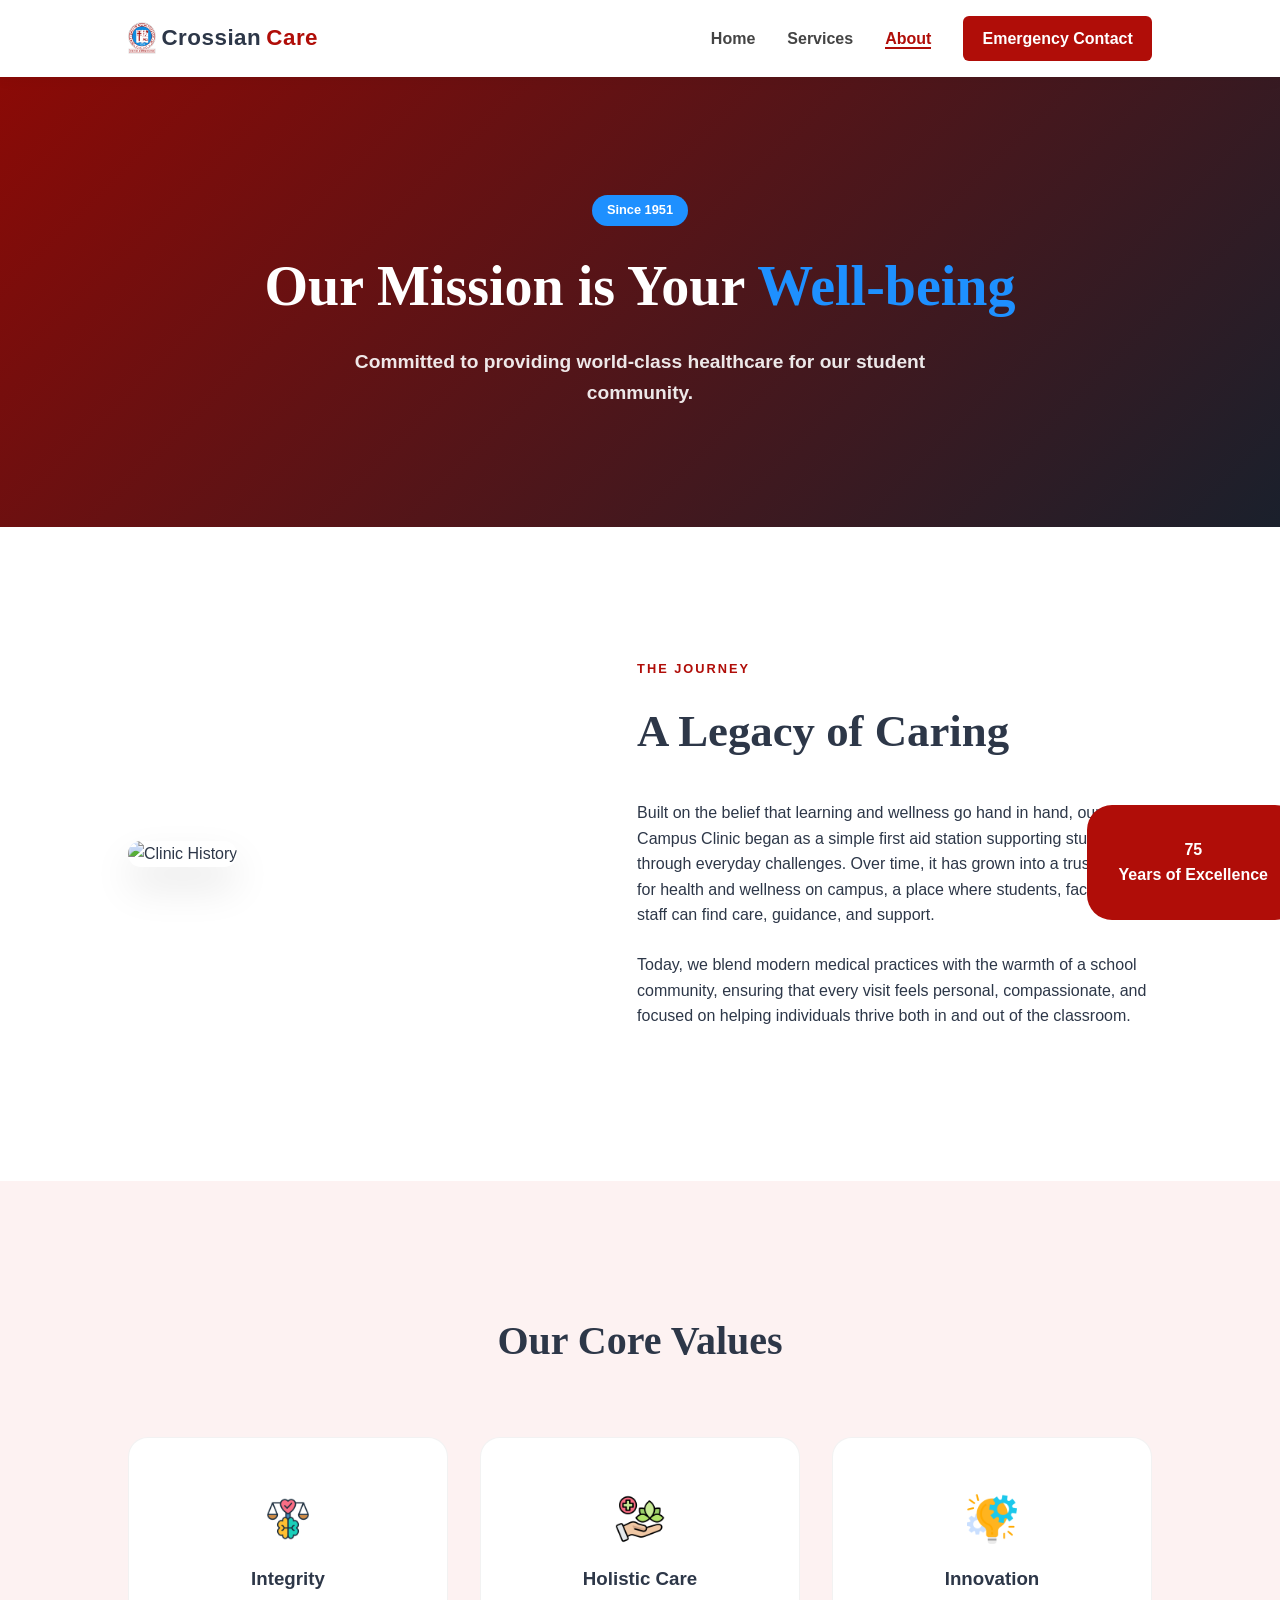
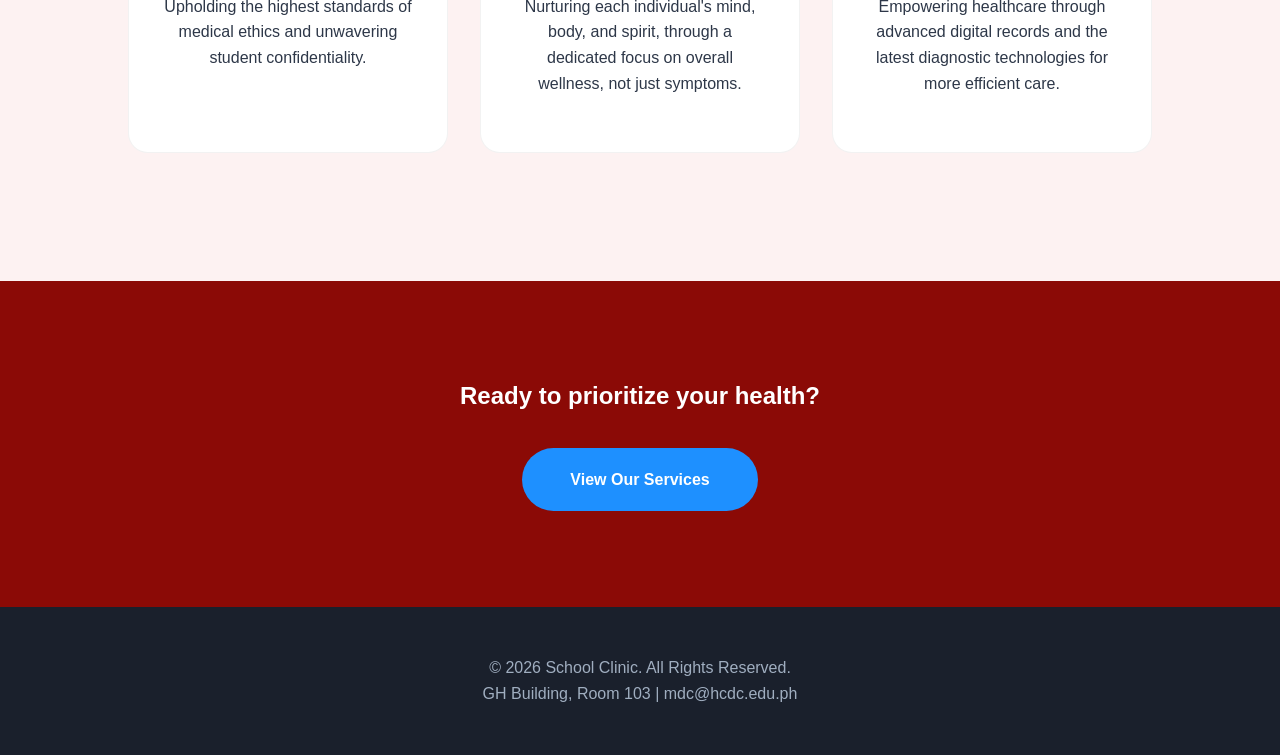
==== About.html @ 88cb8900 "Deplyoing my website" ====
<!DOCTYPE html>
<html lang="en">
<head>
    <meta charset="UTF-8">
    <meta name="viewport" content="width=device-width, initial-scale=1.0">
    <title>About | Crossian Care</title>
    <link rel="stylesheet" href="About.css">
    <link href="Images/HcdcLogo.png" rel="icon">
</head>
<body>

    <nav class="navbar">
        <a href="MainDashboard.html" class="logo">
            <img src="Images/HcdcLogo.png" alt="HCDC Logo" class="logo-img">
            Crossian<span>Care</span>
        </a>
        <ul class="nav-links">
            <li><a href="MainDashboard.html">Home</a></li>
            <li><a href="Services.html">Services</a></li>
            <li><a href="About.html" class="active">About</a></li>
            <li><a href="Emergency.html" class="btn-cta">Emergency Contact</a></li>
        </ul>
    </nav>

    <header class="about-hero">
        <div class="hero-content fade-in">
            <div class="badge"><strong>Since 1951</strong></div>
            <h1>Our Mission is Your <span>Well-being</span></h1>
            <p><strong>Committed to providing world-class healthcare for our student community.</strong></p>
        </div>
    </header>

    <section class="story-section">
        <div class="container flex-split">
            <div class="story-image">
                <img src="https://images.unsplash.com/photo-1516549655169-df83a0774514?auto=format&fit=crop&w=800&q=80" alt="Clinic History">
                <div class="experience-badge">
                    <span class="years"><strong>75</strong></span>
                    <p><strong>Years of Excellence</strong></p>
                </div>
            </div>
            <div class="story-text">
                <span class="tag">The Journey</span>
                <h2>A Legacy of Caring</h2>
                <p>Built on the belief that learning and wellness go hand in hand, our Campus Clinic began as a simple first aid station supporting students through everyday challenges. Over time, it has grown into a trusted hub for health and wellness on campus, a place where students, faculty, and staff can find care, guidance, and support.</p>
                <p>Today, we blend modern medical practices with the warmth of a school community, ensuring that every visit feels personal, compassionate, and focused on helping individuals thrive both in and out of the classroom.</p>
            </div>
        </div>
    </section>

    <section class="values-section">
        <div class="container">
            <h2 class="section-title"><strong>Our Core Values</strong></h2>
            <div class="values-grid">
                <div class="value-card">
                    <div class="value-icon">
                        <img src="Images/integrity.png" alt="Integrity Icon">
                    </div>
                    <h3><strong>Integrity</strong></h3>
                    <p>Upholding the highest standards of medical ethics and unwavering student confidentiality.</p>
                </div>

                <div class="value-card">
                    <div class="value-icon">
                        <img src="Images/holistic.png" alt="Holistic Care Icon">
                    </div>
                    <h3><strong>Holistic Care</strong></h3>
                    <p>Nurturing each individual's mind, body, and spirit, through a dedicated focus on overall wellness, not just symptoms.</p>
                </div>

                <div class="value-card">
                    <div class="value-icon">
                        <img src="Images/innovation.png" alt="Innovation Icon">
                    </div>
                    <h3><strong>Innovation</strong></h3>
                    <p>Empowering healthcare through advanced digital records and the latest diagnostic technologies for more efficient care.</p>
                </div>
            </div>
        </div>
    </section>

    <section class="about-footer-cta">
        <div class="cta-content">
            <h2>Ready to prioritize your health?</h2>
            <a href="Services.html" class="btn-appointment-white">View Our Services</a>
        </div>
    </section>

    <footer>
        <div class="container">
            <p>&copy; 2026 School Clinic. All Rights Reserved.</p>
            <p>GH Building, Room 103 | mdc@hcdc.edu.ph</p>
        </div>
    </footer>

</body>
</html>
---- About.css ----
:root {
    --primary: #b00d08;
    --primary-dark: #8b0a06;
    --accent: #1e90ff;
    --accent-light: #e6f2ff;
    --white: #ffffff;
    --danger: #e53e3e;
    --text: #2d3748;
    --bg-light: #fdf2f2;
}

.story-text p {
    margin-bottom: 1.5rem;
}

* {
    margin: 0;
    padding: 0;
    box-sizing: border-box;
}

body {
    font-family: 'Montserrat', sans-serif;
    color: var(--text);
    line-height: 1.6;
    background: var(--white);
}

.navbar {
    display: flex;
    justify-content: space-between;
    align-items: center;
    padding: 1rem 10%;
    background: var(--white);
    position: sticky;
    top: 0;
    z-index: 1000;
    box-shadow: 0 2px 15px rgba(0, 0, 0, 0.05);
}

.logo {
    display: flex;
    align-items: center;
    gap: 5px;
    font-weight: 700;
    font-size: 1.4rem;
    letter-spacing: 0.5px;
    color: var(--text);
    text-decoration: none;
}

.logo span {
    color: var(--primary);
}

.logo-img {
    height: 32px;           
    width: auto;
    object-fit: contain;
}

.nav-links {
    display: flex;
    list-style: none;
    align-items: center;
    margin: 0;
    padding: 0;
}

.nav-links li {
    margin-left: 2rem;
}

.nav-links li a {
    text-decoration: none;
    color: #444;
    font-weight: 600;
    transition: 0.3s;
}

.nav-links li a:hover,
.nav-links li a.active {
    color: var(--primary);
}

.btn-cta {
    background: var(--primary) !important;
    color: var(--white) !important;
    padding: 0.6rem 1.2rem;
    border-radius: 6px;
    display: inline-flex;
    align-items: center;
    justify-content: center;
    font-weight: 600;
    transition: all 0.3s ease; 
}

.btn-cta:hover {
    background: var(--primary-dark) !important;
    transform: translateY(-2px); 
    box-shadow: 0 5px 15px rgba(176, 13, 8, 0.3);
}

.about-hero {
    height: 50vh;
    background: linear-gradient(135deg, var(--primary-dark), #1a202c);
    display: flex;
    align-items: center;
    justify-content: center;
    text-align: center;
    color: white;
}

.about-hero h1 {
    font-family: 'Playfair Display', serif;
    font-size: 3.5rem;
    margin-bottom: 1rem;
}

.about-hero h1 span {
    color: var(--accent);
}

.about-hero p {
    font-size: 1.2rem;
    max-width: 600px;
    margin: 0 auto;
    opacity: 0.9;
}

.badge {
    background: var(--accent);
    color: var(--white);
    padding: 5px 15px;
    border-radius: 20px;
    font-weight: 600;
    font-size: 0.8rem;
    margin-bottom: 1rem;
    display: inline-block;
}

.tag {
    color: var(--primary);
    font-weight: 600;
    text-transform: uppercase;
    letter-spacing: 2px;
    font-size: 0.8rem;
}

.story-section {
    padding: 8rem 10%;
    background: var(--white);
}

.container {
    max-width: 1200px;
    margin: 0 auto;
}

.flex-split {
    display: grid;
    grid-template-columns: 1fr 1.2fr;
    gap: 5rem;
    align-items: center;
}

.story-image img {
    width: 100%;
    border-radius: 15px;
    box-shadow: 0 20px 40px rgba(0, 0, 0, 0.1);
}

.experience-badge {
    position: absolute;
    bottom: -20px;
    right: -20px;
    background: var(--primary);
    color: white;
    padding: 2rem;
    border-radius: 25px;
    text-align: center;
}

.story-text h2 {
    font-family: 'Playfair Display', serif;
    font-size: 2.8rem;
    margin: 1rem 0 2rem;
}

.values-section {
    padding: 8rem 10%;
    background: var(--bg-light);
}

.section-title {
    text-align: center;
    font-family: 'Playfair Display', serif;
    font-size: 2.5rem;
    margin-bottom: 4rem;
}

.values-grid {
    display: grid;
    grid-template-columns: repeat(3, 1fr);
    gap: 2rem;
}

.value-card {
    background: var(--white);
    padding: 3.5rem 2rem;
    border-radius: 20px;
    text-align: center;
    transition: 0.4s;
    border: 1px solid rgba(0, 0, 0, 0.05);
}

.value-card:hover {
    transform: translateY(-15px);
    border-color: var(--accent);
    box-shadow: 0 30px 60px rgba(30, 144, 255, 0.1);
}

.about-footer-cta {
    padding: 6rem 10%;
    text-align: center;
    background: var(--primary-dark);
    color: white;
}

.btn-appointment-white {
    display: inline-block;
    margin-top: 2rem;
    padding: 1.2rem 3rem;
    background: var(--accent);
    color: var(--white);
    text-decoration: none;
    border-radius: 50px;
    font-weight: 700;
    cursor: pointer;
    transition: all 0.3s ease;
    border: none;
}

.btn-appointment-white:hover {
    background: var(--white);
    color: var(--accent);
    transform: scale(1.05);
    box-shadow: 0 10px 20px rgba(0, 0, 0, 0.2);
}

.btn-appointment-white:active {
    transform: scale(0.98);
}

footer {
    padding: 3rem;
    text-align: center;
    background: #1a202c;
    color: #a0aec0;
}

.fade-in {
    animation: fadeInUp 1s ease forwards;
}

@keyframes fadeInUp {
    from {
        opacity: 0;
        transform: translateY(20px);
    }
    to {
        opacity: 1;
        transform: translateY(0);
    }
}

@media (max-width: 900px) {
    .flex-split,
    .values-grid {
        grid-template-columns: 1fr;
    }
    .navbar {
        padding: 1rem 5%;
    }
}

.value-icon {
    display: flex;
    justify-content: center;
    align-items: center;
    margin-bottom: 20px;
}

.value-icon img {
    width: 50px;    
    height: 50px;
    object-fit: contain;
}

.nav-links a.active {
    color: var(--primary) !important;
    border-bottom: 2px solid var(--primary);
}
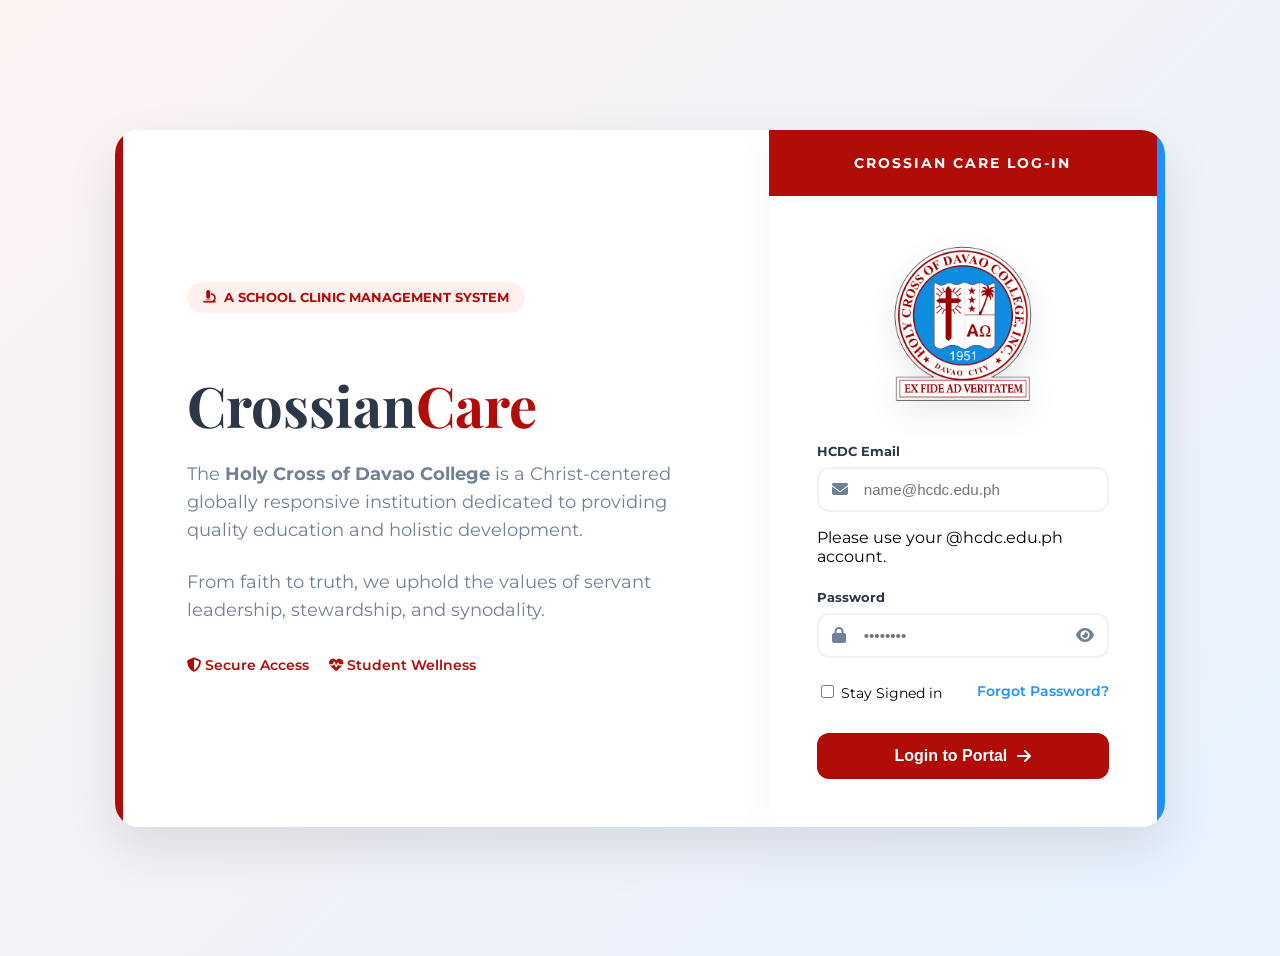
==== commit 5da3b5ef: "Major Changes" ====
--- a/About.html
+++ b/About.html
@@ -19,6 +19,13 @@
             <li><a href="Services.html">Services</a></li>
             <li><a href="About.html" class="active">About</a></li>
             <li><a href="Emergency.html" class="btn-cta">Emergency Contact</a></li>
+
+            <li class="profile-container">
+                <div class="profile-icon" id="profileIcon">??</div>
+                <div class="profile-dropdown" id="profileDropdown">
+                    <button id="logoutBtn" class="logout-link">Logout</button>
+                </div>
+            </li>
         </ul>
     </nav>
 
@@ -93,5 +100,6 @@
         </div>
     </footer>
 
+    <script src="auth-sync.js"></script>
 </body>
 </html>
--- a/About.css
+++ b/About.css
@@ -23,6 +23,7 @@
     font-family: 'Montserrat', sans-serif;
     color: var(--text);
     line-height: 1.6;
+    overflow-x: hidden;
     background: var(--white);
 }
 
@@ -76,28 +77,50 @@
     color: #444;
     font-weight: 600;
     transition: 0.3s;
-}
-
-.nav-links li a:hover,
-.nav-links li a.active {
-    color: var(--primary);
+    position: relative;
+    padding: 5px 0;
+}
+
+.nav-links li a::after {
+    content: '';
+    position: absolute;
+    width: 100%;
+    height: 2px;
+    bottom: -4px;
+    left: 0;
+    background-color: var(--primary);
+    border-radius: 10px;
+    transform: scaleX(0);
+    transform-origin: bottom right;
+    transition: transform 0.3s ease-out;
+}
+
+.nav-links li a:hover::after {
+    transform: scaleX(1);
+    transform-origin: bottom left;
+}
+
+.nav-links li a.active::after {
+    transform: scaleX(1);
+    transform-origin: bottom left;
 }
 
 .btn-cta {
     background: var(--primary) !important;
     color: var(--white) !important;
-    padding: 0.6rem 1.2rem;
-    border-radius: 6px;
+    padding: 10px 30px;
+    border-radius: 12px;
     display: inline-flex;
     align-items: center;
     justify-content: center;
-    font-weight: 600;
-    transition: all 0.3s ease; 
+    transition: background 0.3s;
+    white-space: nowrap;
+    min-width: 200px;
 }
 
 .btn-cta:hover {
     background: var(--primary-dark) !important;
-    transform: translateY(-2px); 
+    transform: translateY(-2px);
     box-shadow: 0 5px 15px rgba(176, 13, 8, 0.3);
 }
 
@@ -299,5 +322,58 @@
 
 .nav-links a.active {
     color: var(--primary) !important;
-    border-bottom: 2px solid var(--primary);
+}
+
+.profile-container {
+    position: relative;
+    margin-left: 1.5rem;
+    cursor: pointer;
+}
+
+.profile-icon {
+    width: 45px;
+    height: 45px;
+    background-color: var(--accent);
+    color: white;
+    border-radius: 50%;
+    display: flex;
+    align-items: center;
+    justify-content: center;
+    font-weight: 700;
+    font-size: 1.1rem;
+    border: 2px solid var(--white);
+    box-shadow: 0 2px 5px rgba(0,0,0,0.1);
+}
+
+.profile-dropdown {
+    display: none;
+    position: absolute;
+    top: 55px;
+    right: 0;
+    background: white;
+    box-shadow: 0 10px 25px rgba(0,0,0,0.1);
+    border-radius: 8px;
+    overflow: hidden;
+    z-index: 1001;
+    min-width: 120px;
+}
+
+.profile-dropdown.show {
+    display: block;
+}
+
+.logout-link {
+    width: 100%;
+    padding: 12px 20px;
+    border: none;
+    background: none;
+    color: var(--danger);
+    font-weight: 600;
+    text-align: left;
+    cursor: pointer;
+    transition: background 0.3s;
+}
+
+.logout-link:hover {
+    background: var(--bg-light);
 }
